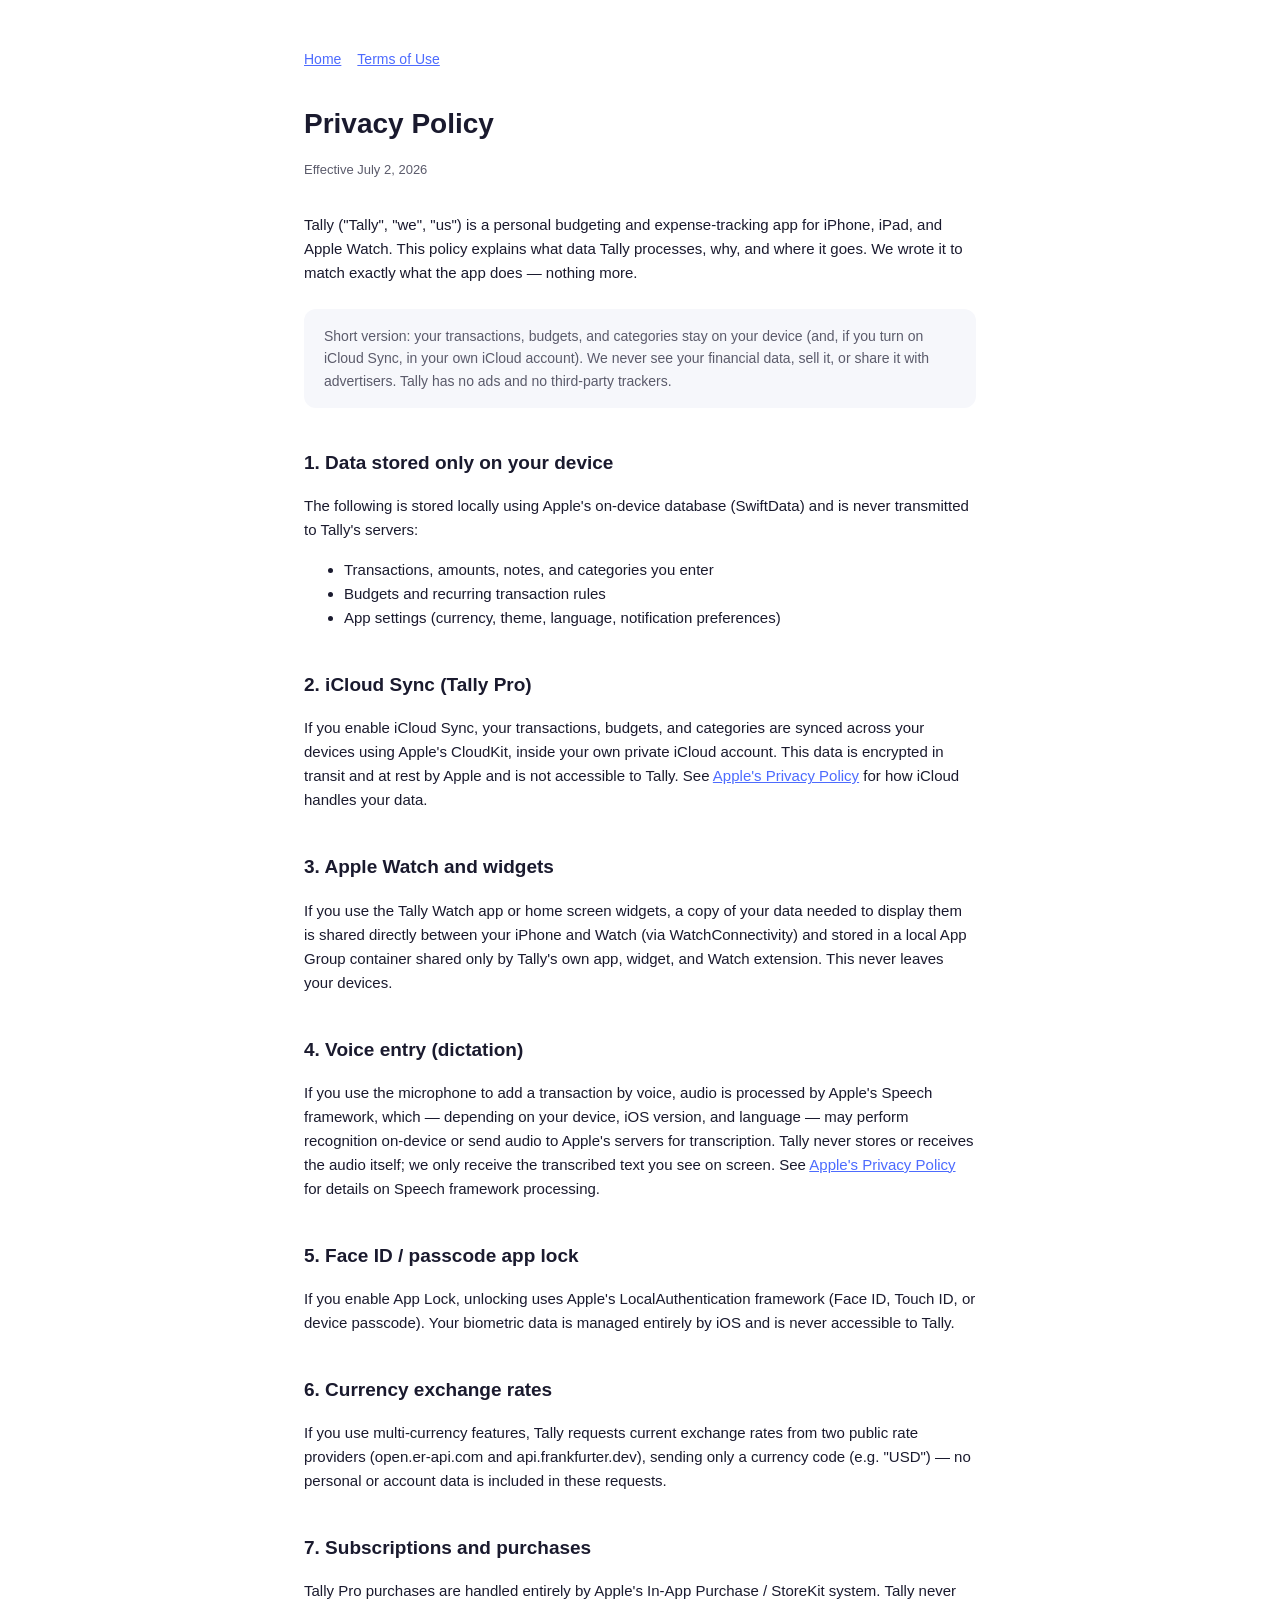
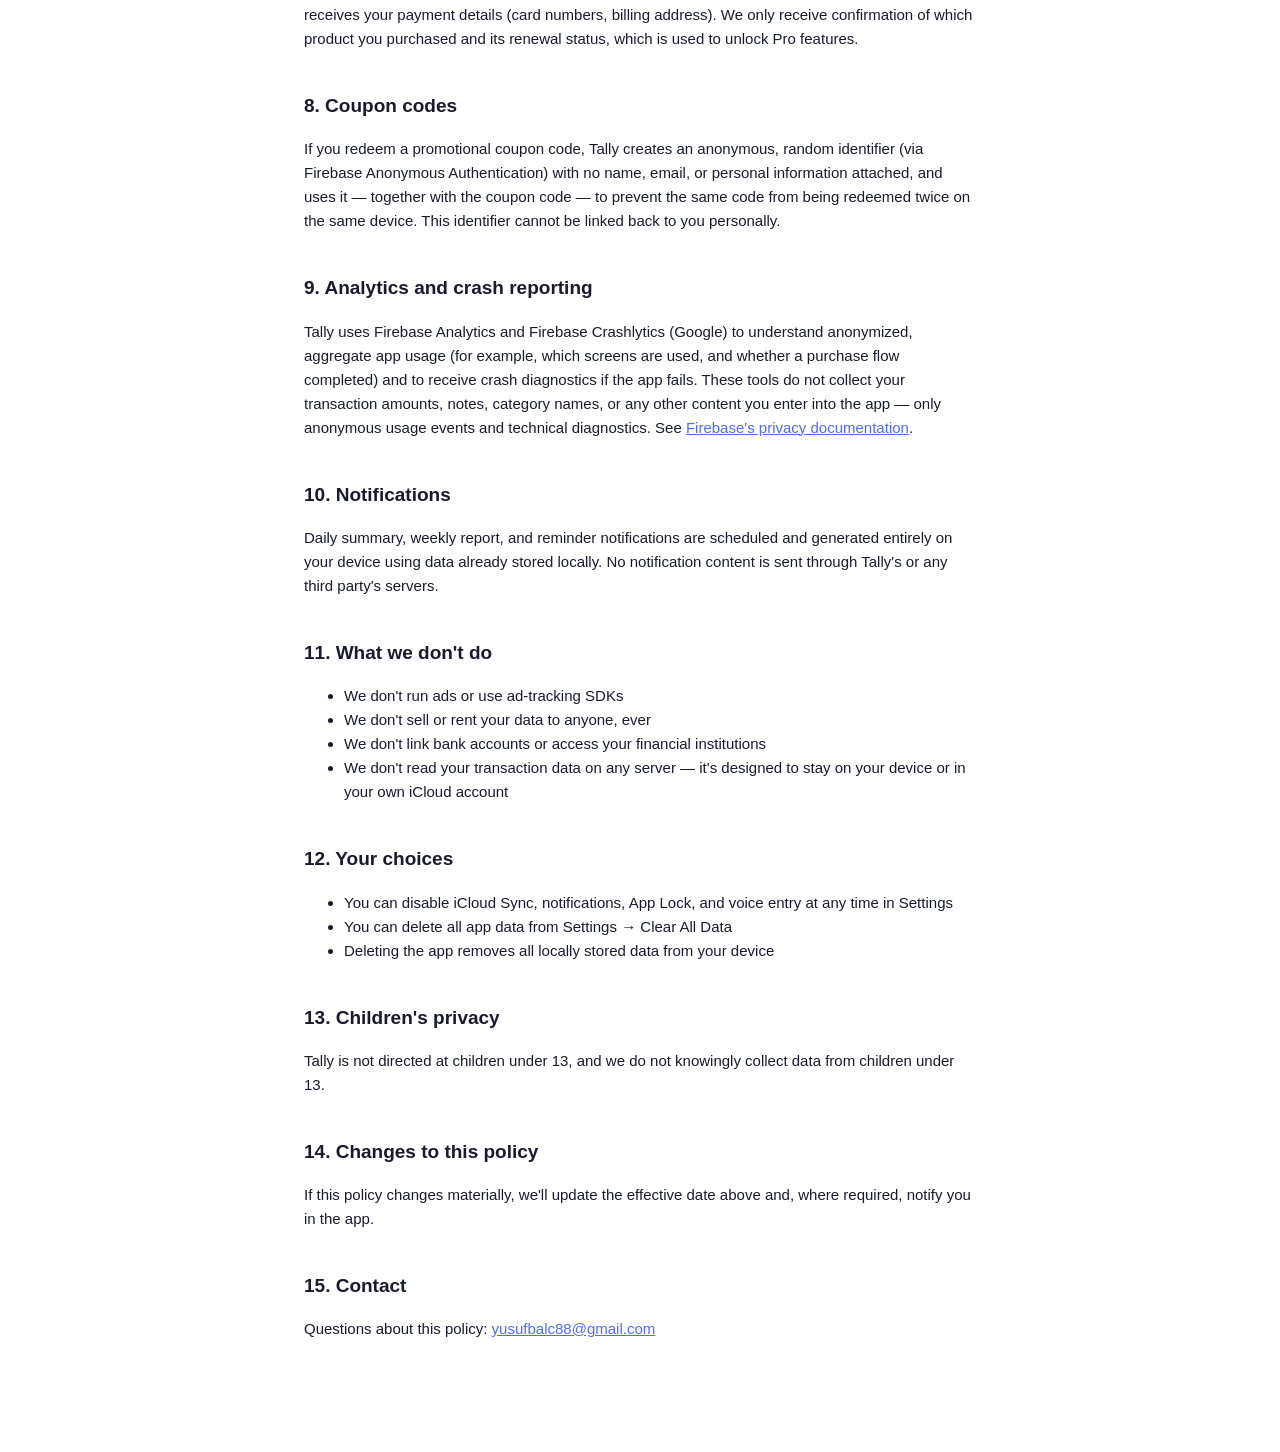
==== privacy.html @ 72309a29 "Add Tally privacy policy and terms of use" ====
<!DOCTYPE html>
<html lang="en">
<head>
<meta charset="UTF-8">
<meta name="viewport" content="width=device-width, initial-scale=1.0">
<title>Privacy Policy — Tally</title>
<link rel="stylesheet" href="style.css">
</head>
<body>
<div class="wrap">
  <nav><a href="index.html">Home</a><a href="terms.html">Terms of Use</a></nav>
  <h1>Privacy Policy</h1>
  <p class="meta">Effective July 2, 2026</p>

  <p>Tally ("Tally", "we", "us") is a personal budgeting and expense-tracking app for iPhone, iPad, and Apple Watch. This policy explains what data Tally processes, why, and where it goes. We wrote it to match exactly what the app does — nothing more.</p>

  <div class="card">Short version: your transactions, budgets, and categories stay on your device (and, if you turn on iCloud Sync, in your own iCloud account). We never see your financial data, sell it, or share it with advertisers. Tally has no ads and no third-party trackers.</div>

  <h2>1. Data stored only on your device</h2>
  <p>The following is stored locally using Apple's on-device database (SwiftData) and is never transmitted to Tally's servers:</p>
  <ul>
    <li>Transactions, amounts, notes, and categories you enter</li>
    <li>Budgets and recurring transaction rules</li>
    <li>App settings (currency, theme, language, notification preferences)</li>
  </ul>

  <h2>2. iCloud Sync (Tally Pro)</h2>
  <p>If you enable iCloud Sync, your transactions, budgets, and categories are synced across your devices using Apple's CloudKit, inside your own private iCloud account. This data is encrypted in transit and at rest by Apple and is not accessible to Tally. See <a href="https://www.apple.com/legal/privacy/">Apple's Privacy Policy</a> for how iCloud handles your data.</p>

  <h2>3. Apple Watch and widgets</h2>
  <p>If you use the Tally Watch app or home screen widgets, a copy of your data needed to display them is shared directly between your iPhone and Watch (via WatchConnectivity) and stored in a local App Group container shared only by Tally's own app, widget, and Watch extension. This never leaves your devices.</p>

  <h2>4. Voice entry (dictation)</h2>
  <p>If you use the microphone to add a transaction by voice, audio is processed by Apple's Speech framework, which — depending on your device, iOS version, and language — may perform recognition on-device or send audio to Apple's servers for transcription. Tally never stores or receives the audio itself; we only receive the transcribed text you see on screen. See <a href="https://www.apple.com/legal/privacy/">Apple's Privacy Policy</a> for details on Speech framework processing.</p>

  <h2>5. Face ID / passcode app lock</h2>
  <p>If you enable App Lock, unlocking uses Apple's LocalAuthentication framework (Face ID, Touch ID, or device passcode). Your biometric data is managed entirely by iOS and is never accessible to Tally.</p>

  <h2>6. Currency exchange rates</h2>
  <p>If you use multi-currency features, Tally requests current exchange rates from two public rate providers (open.er-api.com and api.frankfurter.dev), sending only a currency code (e.g. "USD") — no personal or account data is included in these requests.</p>

  <h2>7. Subscriptions and purchases</h2>
  <p>Tally Pro purchases are handled entirely by Apple's In-App Purchase / StoreKit system. Tally never receives your payment details (card numbers, billing address). We only receive confirmation of which product you purchased and its renewal status, which is used to unlock Pro features.</p>

  <h2>8. Coupon codes</h2>
  <p>If you redeem a promotional coupon code, Tally creates an anonymous, random identifier (via Firebase Anonymous Authentication) with no name, email, or personal information attached, and uses it — together with the coupon code — to prevent the same code from being redeemed twice on the same device. This identifier cannot be linked back to you personally.</p>

  <h2>9. Analytics and crash reporting</h2>
  <p>Tally uses Firebase Analytics and Firebase Crashlytics (Google) to understand anonymized, aggregate app usage (for example, which screens are used, and whether a purchase flow completed) and to receive crash diagnostics if the app fails. These tools do not collect your transaction amounts, notes, category names, or any other content you enter into the app — only anonymous usage events and technical diagnostics. See <a href="https://firebase.google.com/support/privacy">Firebase's privacy documentation</a>.</p>

  <h2>10. Notifications</h2>
  <p>Daily summary, weekly report, and reminder notifications are scheduled and generated entirely on your device using data already stored locally. No notification content is sent through Tally's or any third party's servers.</p>

  <h2>11. What we don't do</h2>
  <ul>
    <li>We don't run ads or use ad-tracking SDKs</li>
    <li>We don't sell or rent your data to anyone, ever</li>
    <li>We don't link bank accounts or access your financial institutions</li>
    <li>We don't read your transaction data on any server — it's designed to stay on your device or in your own iCloud account</li>
  </ul>

  <h2>12. Your choices</h2>
  <ul>
    <li>You can disable iCloud Sync, notifications, App Lock, and voice entry at any time in Settings</li>
    <li>You can delete all app data from Settings → Clear All Data</li>
    <li>Deleting the app removes all locally stored data from your device</li>
  </ul>

  <h2>13. Children's privacy</h2>
  <p>Tally is not directed at children under 13, and we do not knowingly collect data from children under 13.</p>

  <h2>14. Changes to this policy</h2>
  <p>If this policy changes materially, we'll update the effective date above and, where required, notify you in the app.</p>

  <h2>15. Contact</h2>
  <p>Questions about this policy: <a href="mailto:yusufbalc88@gmail.com">yusufbalc88@gmail.com</a></p>
</div>
</body>
</html>
---- style.css ----
:root {
  color-scheme: light dark;
  --bg: #ffffff;
  --fg: #1a1a2e;
  --muted: #5b5b6b;
  --accent: #4d6bfe;
  --card: #f6f7fb;
}
@media (prefers-color-scheme: dark) {
  :root {
    --bg: #0f1117;
    --fg: #f1f2f6;
    --muted: #a2a4b3;
    --card: #171923;
  }
}
* { box-sizing: border-box; }
body {
  margin: 0;
  font-family: -apple-system, BlinkMacSystemFont, "Segoe UI", Roboto, sans-serif;
  background: var(--bg);
  color: var(--fg);
  line-height: 1.6;
}
.wrap {
  max-width: 720px;
  margin: 0 auto;
  padding: 48px 24px 96px;
}
h1 { font-size: 28px; margin-bottom: 4px; }
h2 { font-size: 19px; margin-top: 40px; }
p, li { color: var(--fg); font-size: 15px; }
.meta { color: var(--muted); font-size: 13px; margin-bottom: 32px; }
.card {
  background: var(--card);
  border-radius: 12px;
  padding: 16px 20px;
  margin: 24px 0;
  font-size: 14px;
  color: var(--muted);
}
a { color: var(--accent); }
nav { margin-bottom: 32px; font-size: 14px; }
nav a { margin-right: 16px; }
table { width: 100%; border-collapse: collapse; margin: 16px 0; font-size: 14px; }
th, td { text-align: left; padding: 8px 10px; border-bottom: 1px solid rgba(128,128,128,0.2); }
th { color: var(--muted); font-weight: 600; }
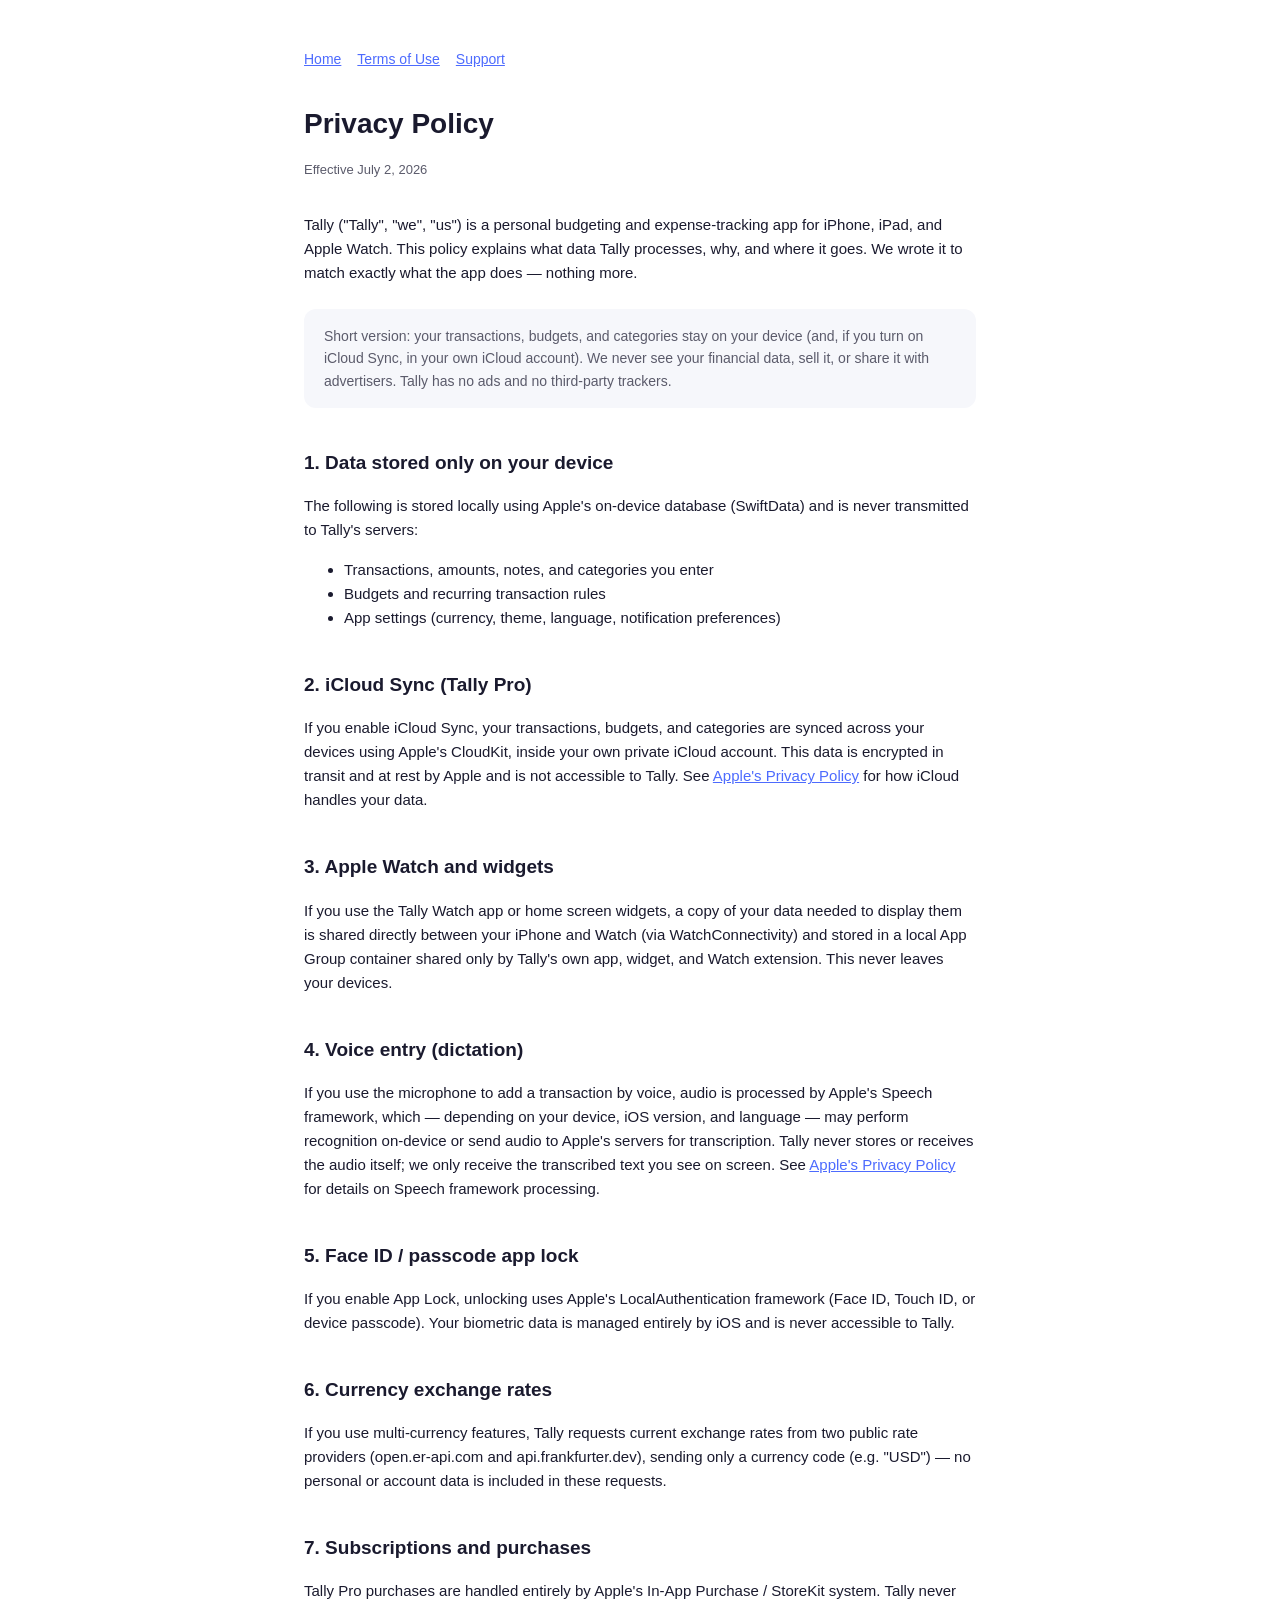
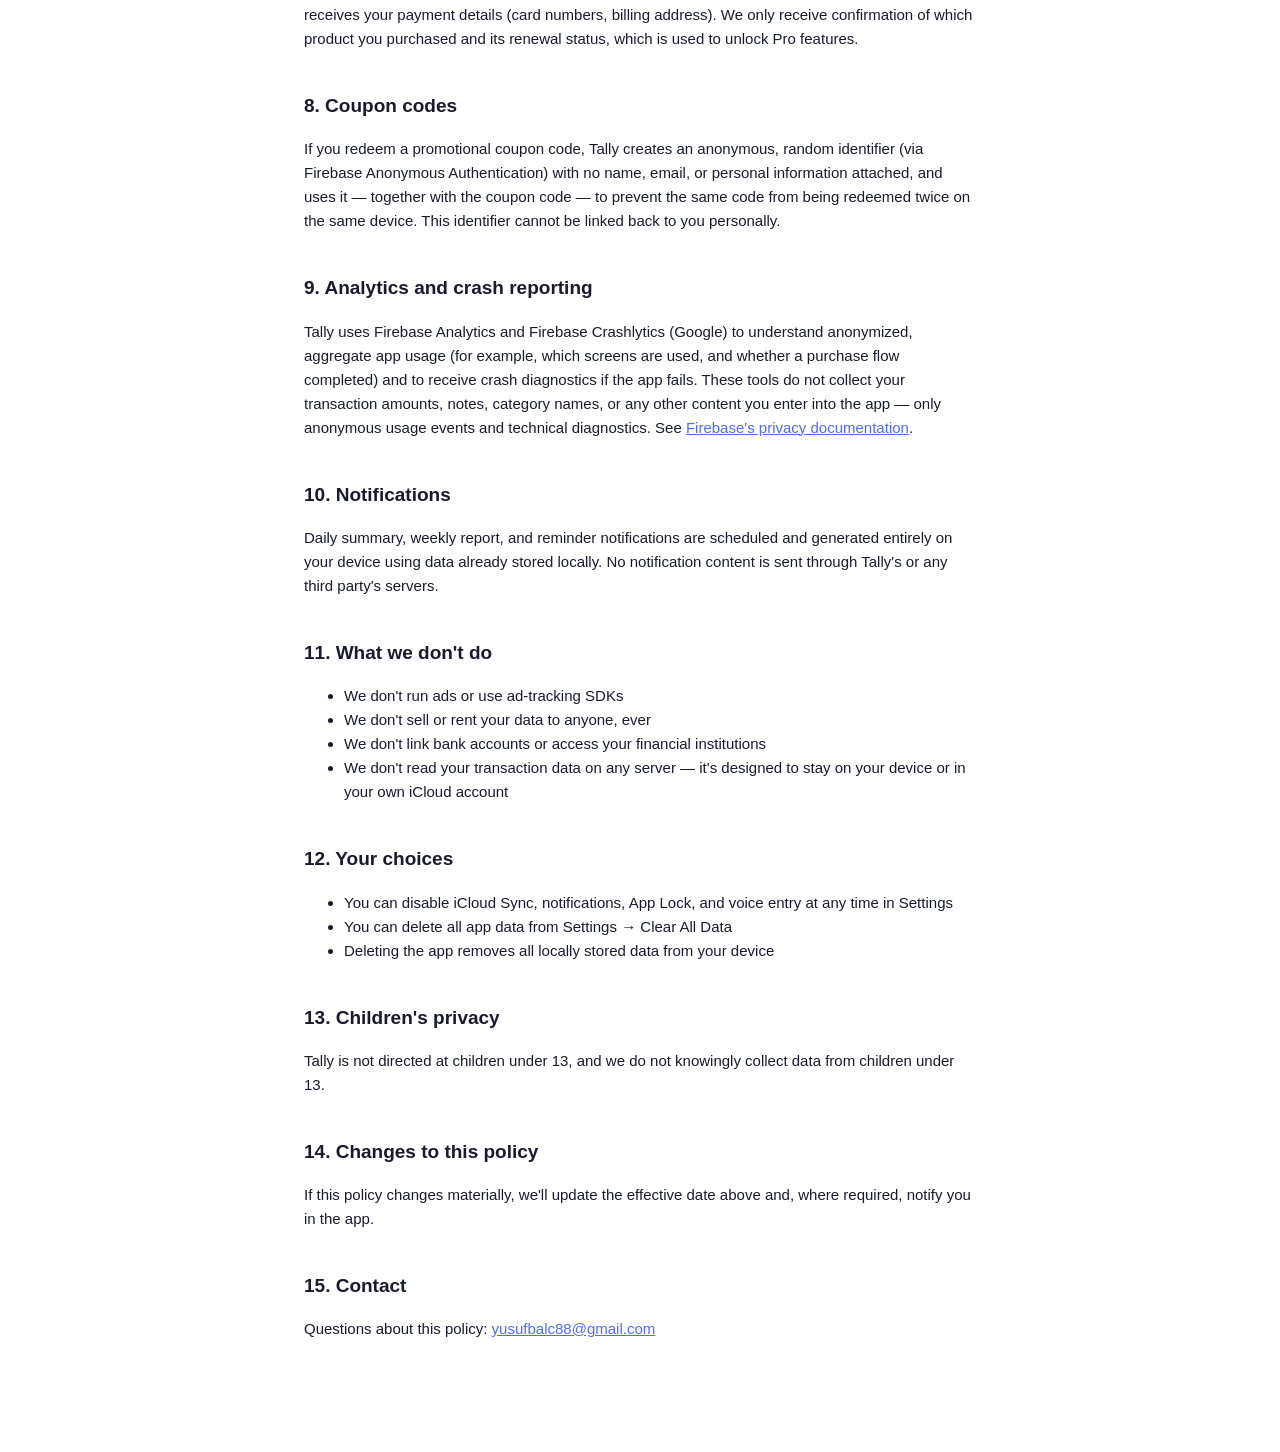
==== commit d2538219: "Add public support page" ====
--- a/privacy.html
+++ b/privacy.html
@@ -8,7 +8,7 @@
 </head>
 <body>
 <div class="wrap">
-  <nav><a href="index.html">Home</a><a href="terms.html">Terms of Use</a></nav>
+  <nav><a href="index.html">Home</a><a href="terms.html">Terms of Use</a><a href="support.html">Support</a></nav>
   <h1>Privacy Policy</h1>
   <p class="meta">Effective July 2, 2026</p>
 
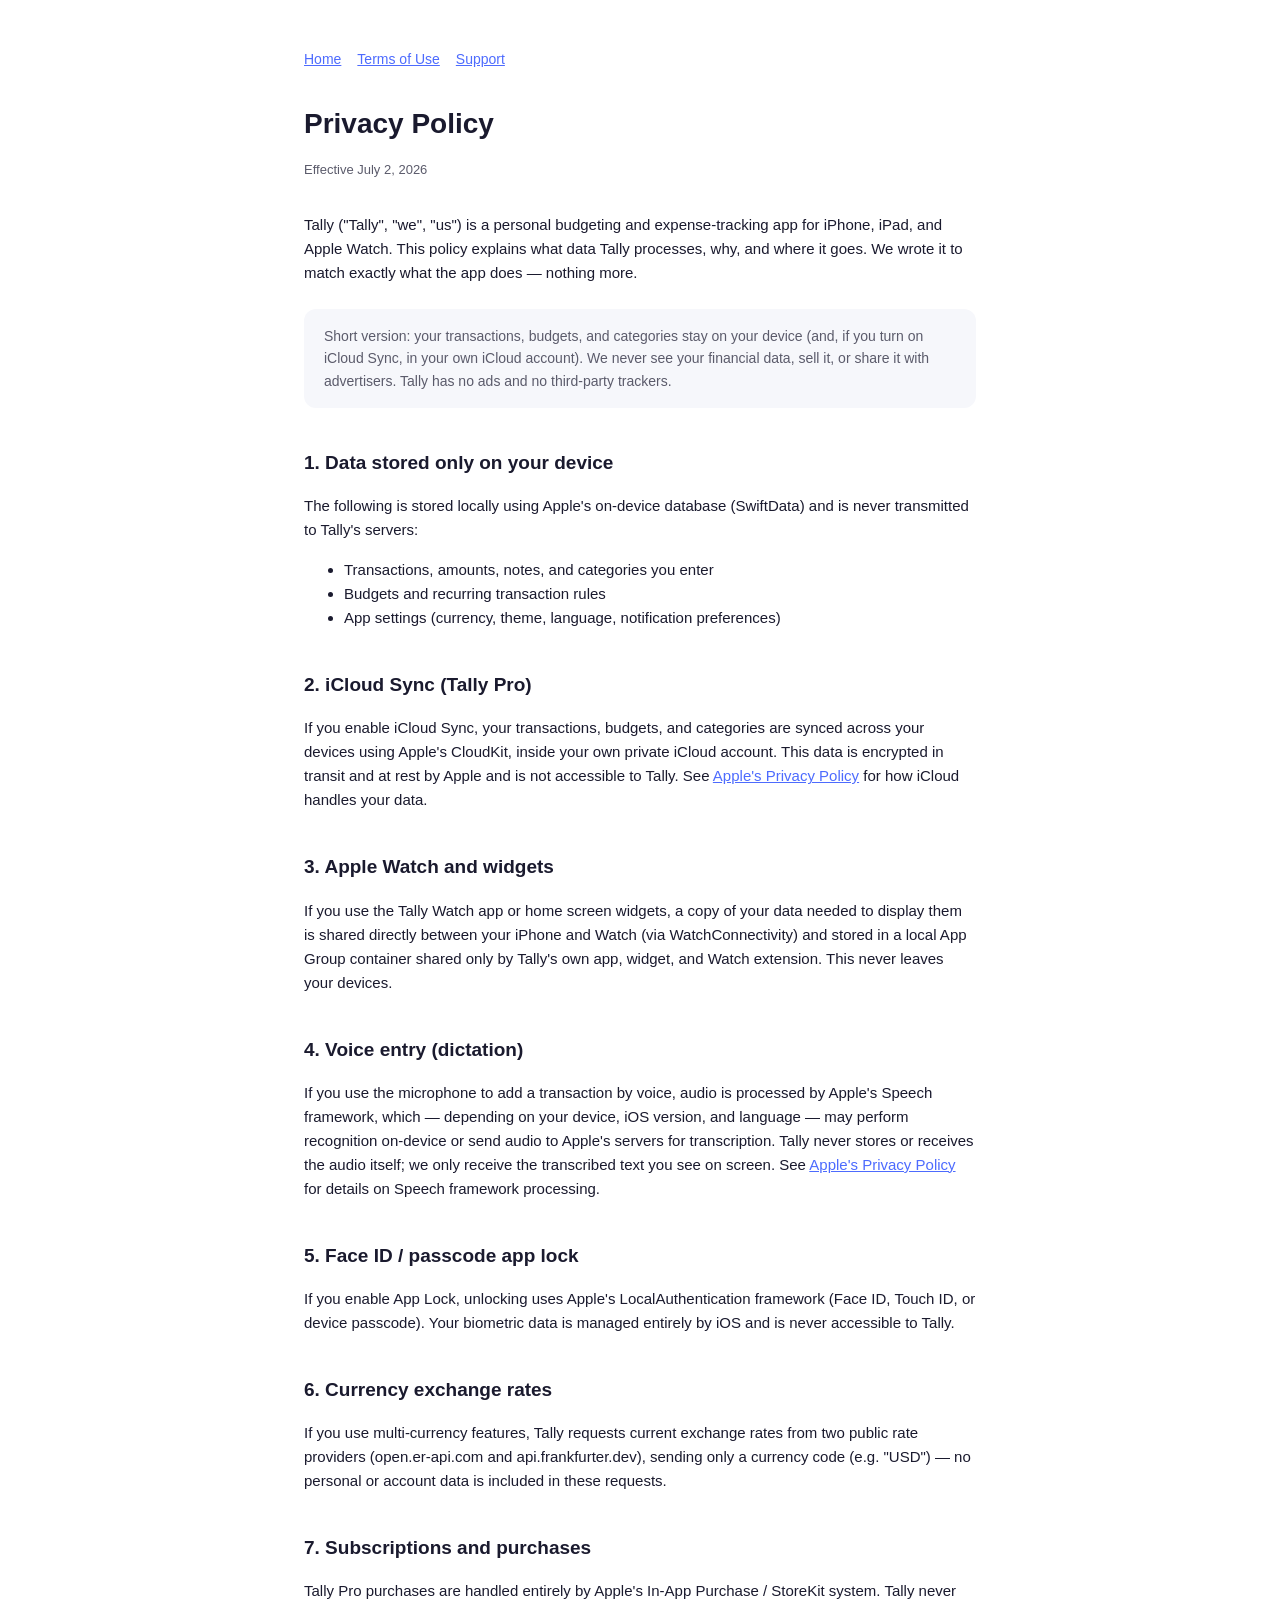
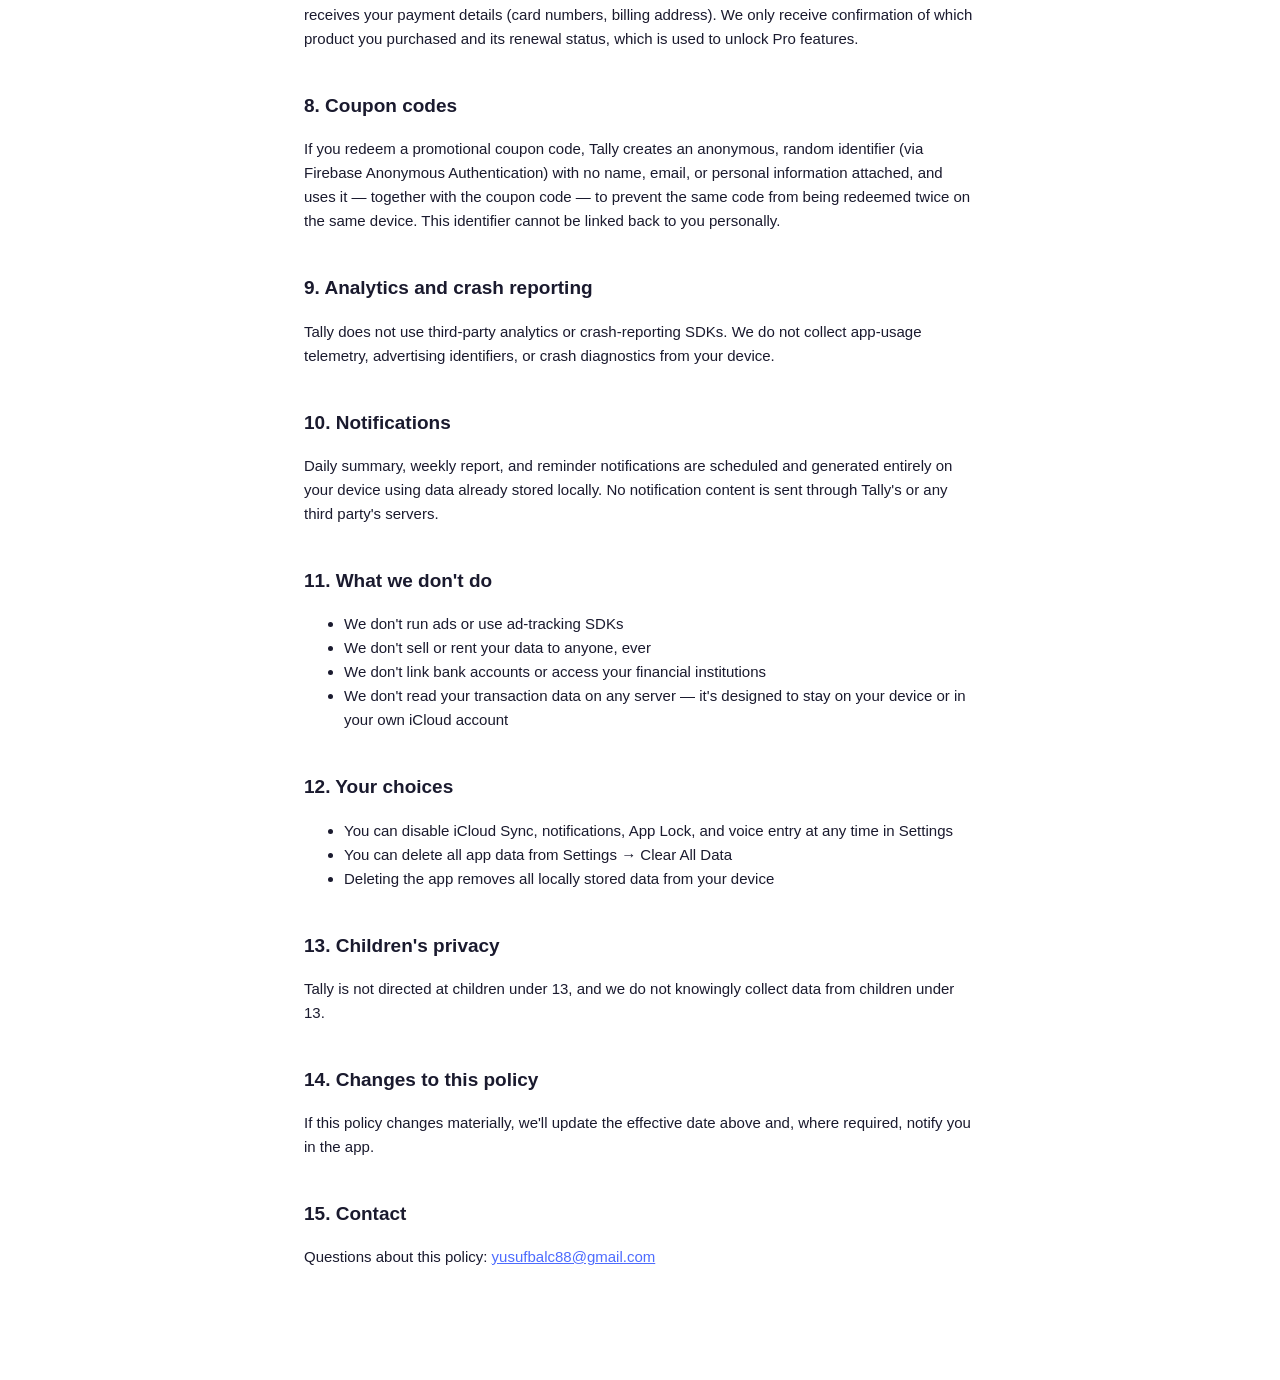
==== commit 6c277689: "Remove analytics and crash reporting claims" ====
--- a/privacy.html
+++ b/privacy.html
@@ -46,7 +46,7 @@
   <p>If you redeem a promotional coupon code, Tally creates an anonymous, random identifier (via Firebase Anonymous Authentication) with no name, email, or personal information attached, and uses it — together with the coupon code — to prevent the same code from being redeemed twice on the same device. This identifier cannot be linked back to you personally.</p>
 
   <h2>9. Analytics and crash reporting</h2>
-  <p>Tally uses Firebase Analytics and Firebase Crashlytics (Google) to understand anonymized, aggregate app usage (for example, which screens are used, and whether a purchase flow completed) and to receive crash diagnostics if the app fails. These tools do not collect your transaction amounts, notes, category names, or any other content you enter into the app — only anonymous usage events and technical diagnostics. See <a href="https://firebase.google.com/support/privacy">Firebase's privacy documentation</a>.</p>
+  <p>Tally does not use third-party analytics or crash-reporting SDKs. We do not collect app-usage telemetry, advertising identifiers, or crash diagnostics from your device.</p>
 
   <h2>10. Notifications</h2>
   <p>Daily summary, weekly report, and reminder notifications are scheduled and generated entirely on your device using data already stored locally. No notification content is sent through Tally's or any third party's servers.</p>
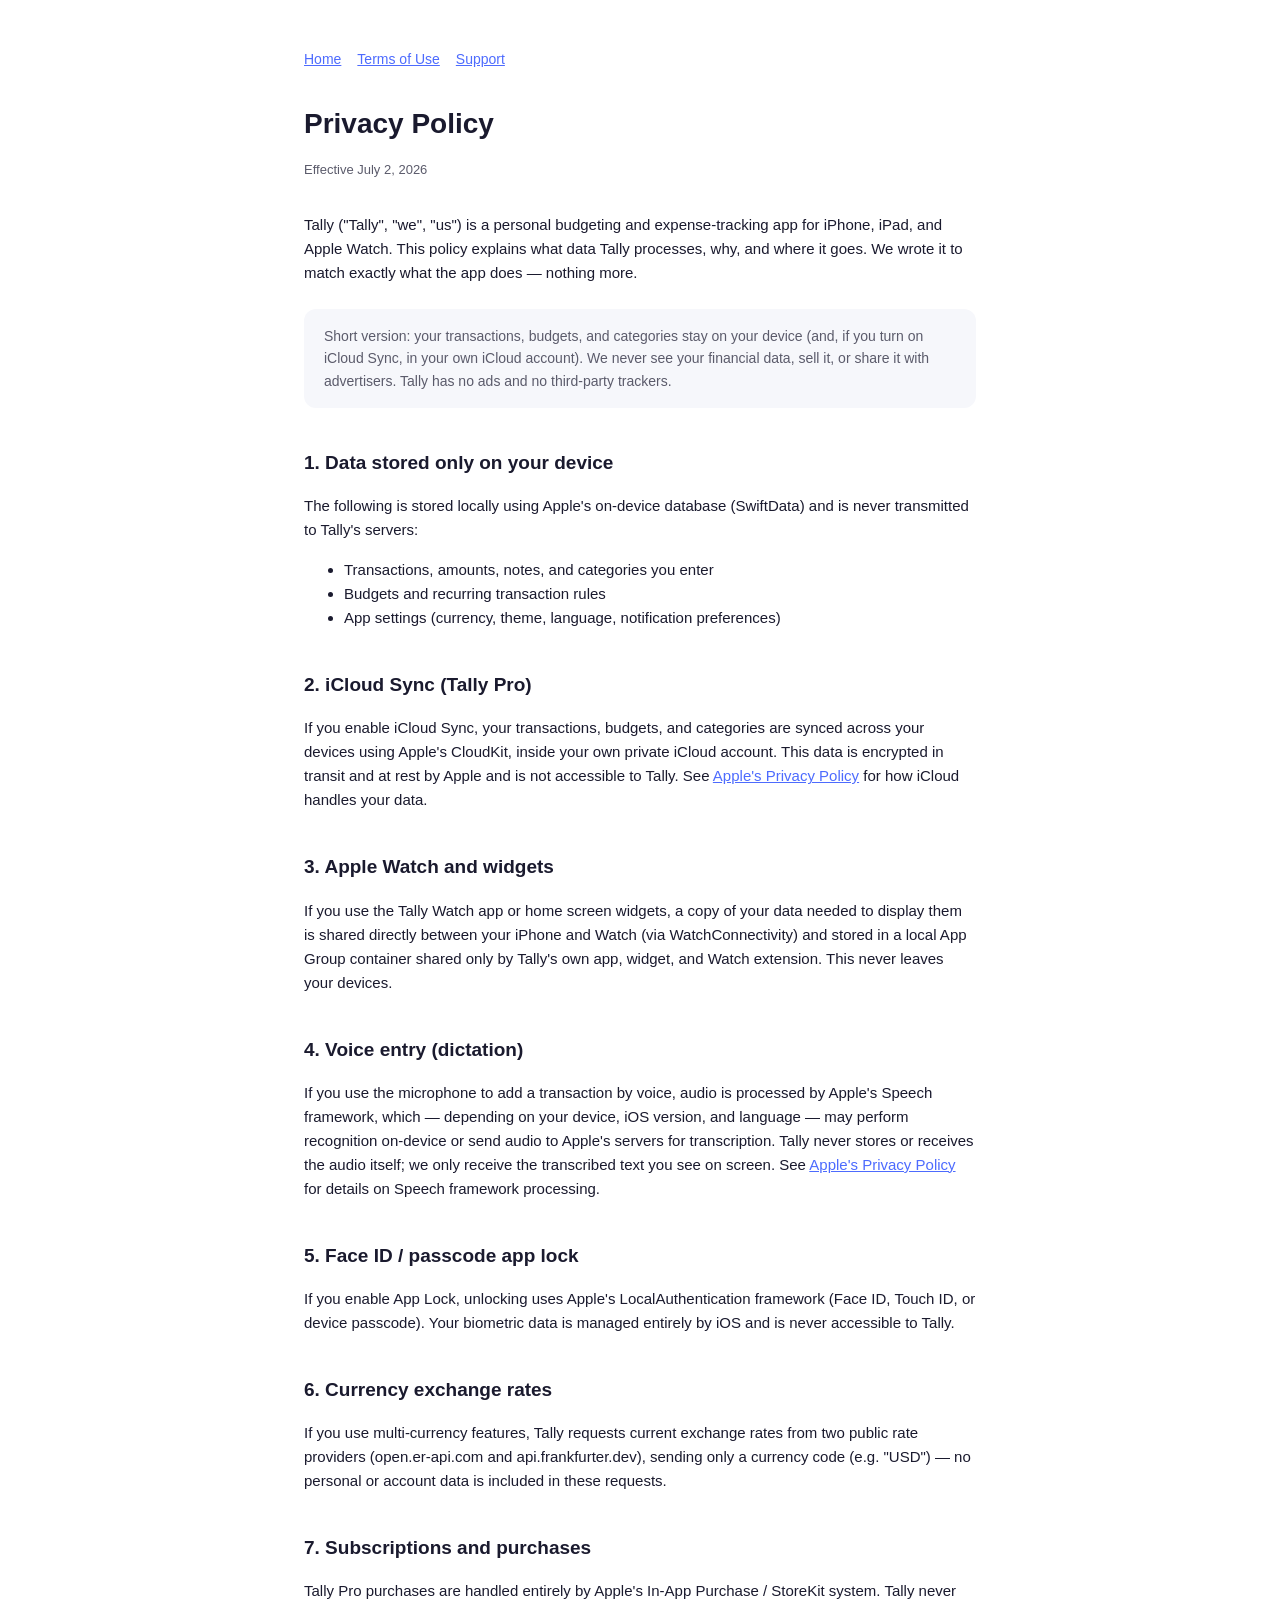
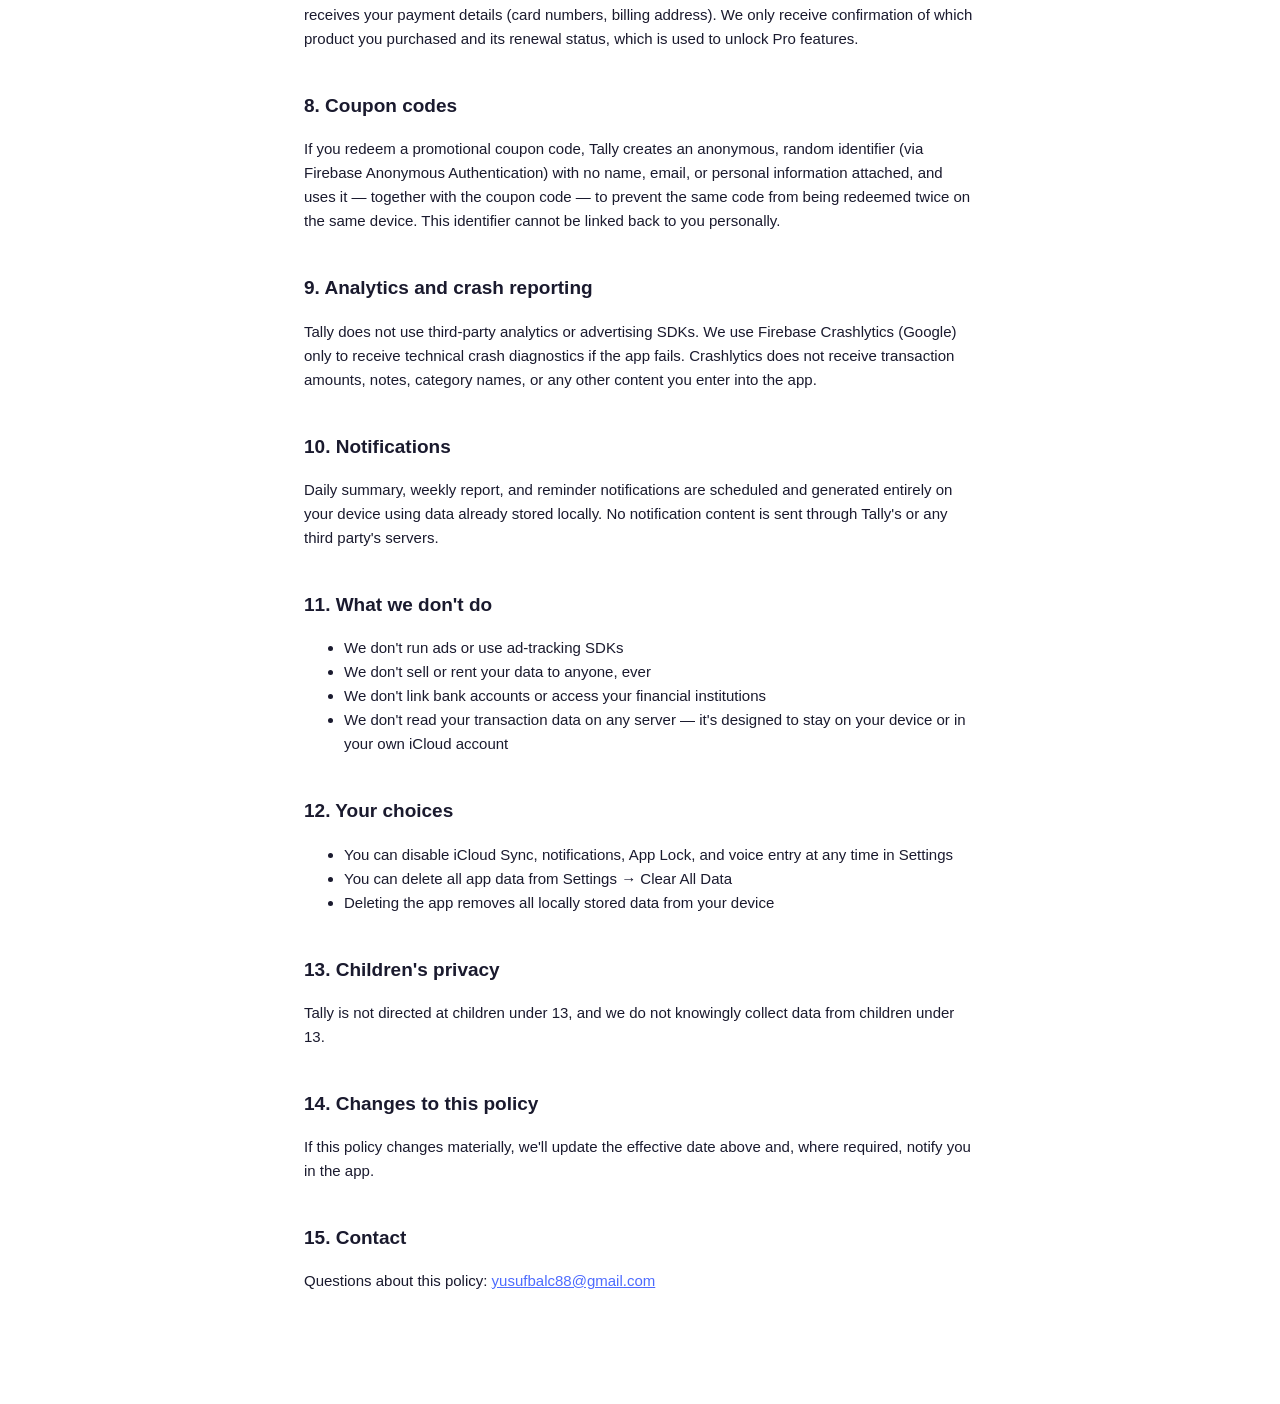
==== commit 30b84ea9: "Document Crashlytics without analytics" ====
--- a/privacy.html
+++ b/privacy.html
@@ -46,7 +46,7 @@
   <p>If you redeem a promotional coupon code, Tally creates an anonymous, random identifier (via Firebase Anonymous Authentication) with no name, email, or personal information attached, and uses it — together with the coupon code — to prevent the same code from being redeemed twice on the same device. This identifier cannot be linked back to you personally.</p>
 
   <h2>9. Analytics and crash reporting</h2>
-  <p>Tally does not use third-party analytics or crash-reporting SDKs. We do not collect app-usage telemetry, advertising identifiers, or crash diagnostics from your device.</p>
+  <p>Tally does not use third-party analytics or advertising SDKs. We use Firebase Crashlytics (Google) only to receive technical crash diagnostics if the app fails. Crashlytics does not receive transaction amounts, notes, category names, or any other content you enter into the app.</p>
 
   <h2>10. Notifications</h2>
   <p>Daily summary, weekly report, and reminder notifications are scheduled and generated entirely on your device using data already stored locally. No notification content is sent through Tally's or any third party's servers.</p>
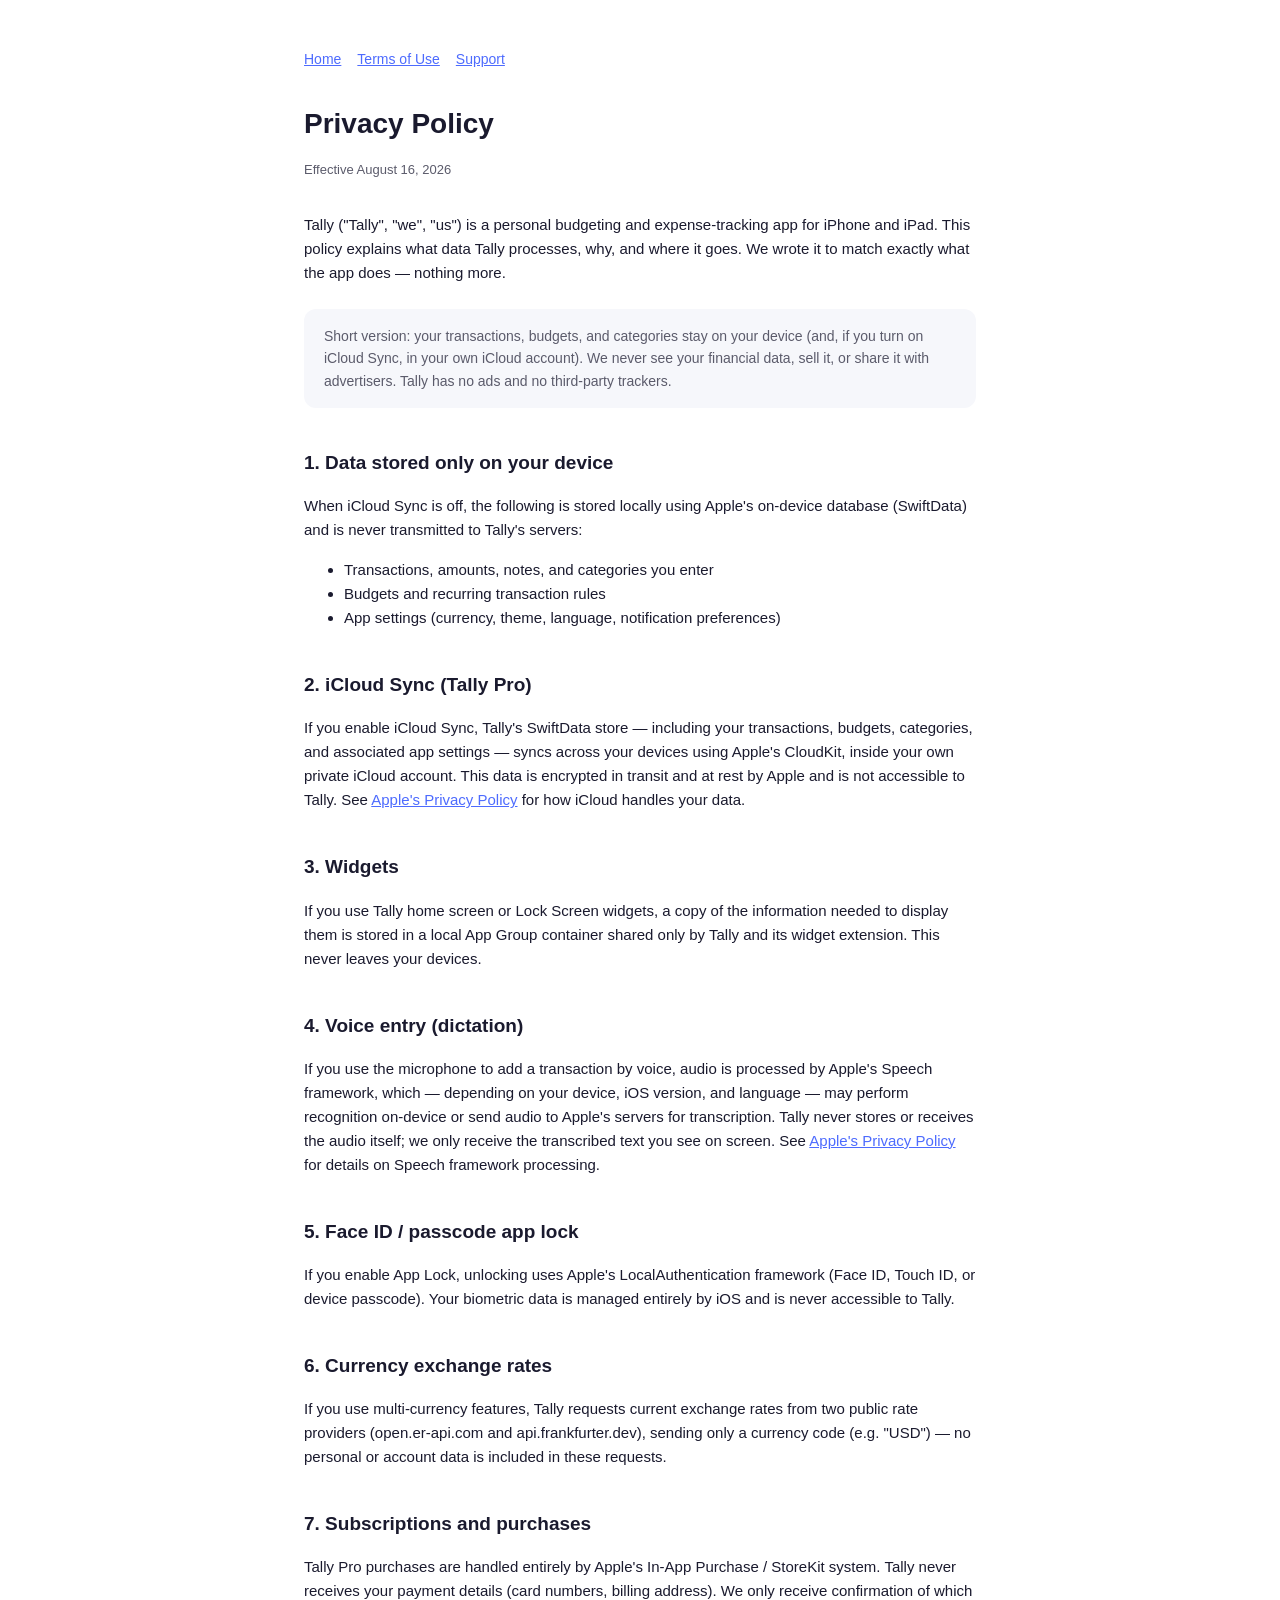
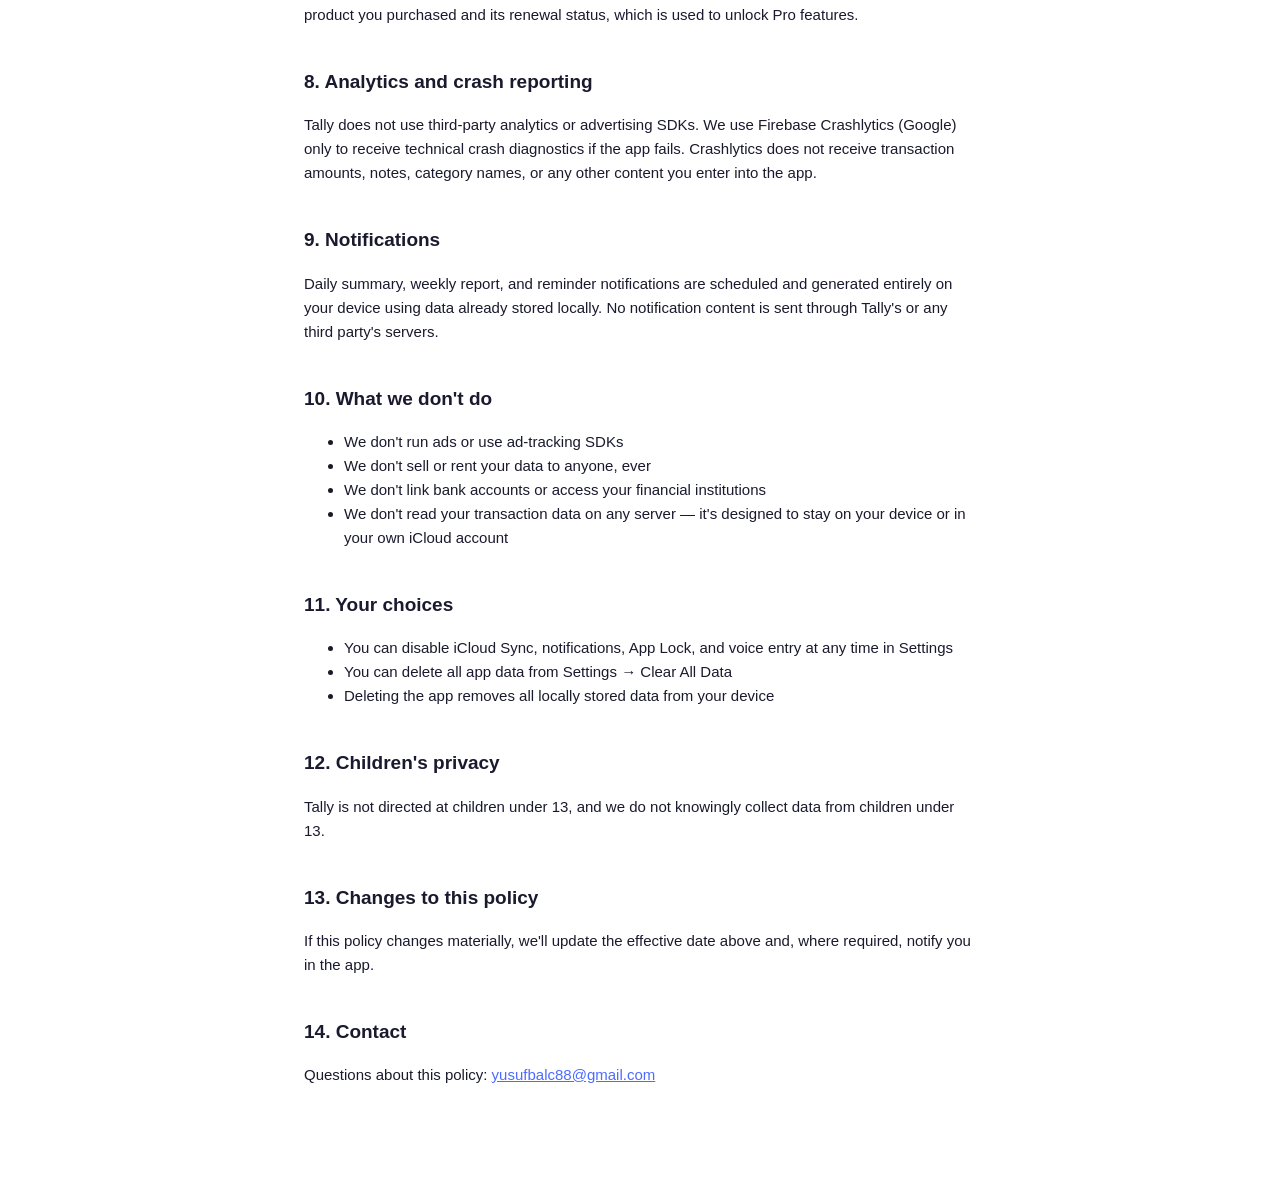
==== commit 1b71ce47: "Align legal pages with CloudKit and iOS app scope" ====
--- a/privacy.html
+++ b/privacy.html
@@ -10,14 +10,14 @@
 <div class="wrap">
   <nav><a href="index.html">Home</a><a href="terms.html">Terms of Use</a><a href="support.html">Support</a></nav>
   <h1>Privacy Policy</h1>
-  <p class="meta">Effective July 2, 2026</p>
+  <p class="meta">Effective August 16, 2026</p>
 
-  <p>Tally ("Tally", "we", "us") is a personal budgeting and expense-tracking app for iPhone, iPad, and Apple Watch. This policy explains what data Tally processes, why, and where it goes. We wrote it to match exactly what the app does — nothing more.</p>
+  <p>Tally ("Tally", "we", "us") is a personal budgeting and expense-tracking app for iPhone and iPad. This policy explains what data Tally processes, why, and where it goes. We wrote it to match exactly what the app does — nothing more.</p>
 
   <div class="card">Short version: your transactions, budgets, and categories stay on your device (and, if you turn on iCloud Sync, in your own iCloud account). We never see your financial data, sell it, or share it with advertisers. Tally has no ads and no third-party trackers.</div>
 
   <h2>1. Data stored only on your device</h2>
-  <p>The following is stored locally using Apple's on-device database (SwiftData) and is never transmitted to Tally's servers:</p>
+  <p>When iCloud Sync is off, the following is stored locally using Apple's on-device database (SwiftData) and is never transmitted to Tally's servers:</p>
   <ul>
     <li>Transactions, amounts, notes, and categories you enter</li>
     <li>Budgets and recurring transaction rules</li>
@@ -25,10 +25,10 @@
   </ul>
 
   <h2>2. iCloud Sync (Tally Pro)</h2>
-  <p>If you enable iCloud Sync, your transactions, budgets, and categories are synced across your devices using Apple's CloudKit, inside your own private iCloud account. This data is encrypted in transit and at rest by Apple and is not accessible to Tally. See <a href="https://www.apple.com/legal/privacy/">Apple's Privacy Policy</a> for how iCloud handles your data.</p>
+  <p>If you enable iCloud Sync, Tally's SwiftData store — including your transactions, budgets, categories, and associated app settings — syncs across your devices using Apple's CloudKit, inside your own private iCloud account. This data is encrypted in transit and at rest by Apple and is not accessible to Tally. See <a href="https://www.apple.com/legal/privacy/">Apple's Privacy Policy</a> for how iCloud handles your data.</p>
 
-  <h2>3. Apple Watch and widgets</h2>
-  <p>If you use the Tally Watch app or home screen widgets, a copy of your data needed to display them is shared directly between your iPhone and Watch (via WatchConnectivity) and stored in a local App Group container shared only by Tally's own app, widget, and Watch extension. This never leaves your devices.</p>
+  <h2>3. Widgets</h2>
+  <p>If you use Tally home screen or Lock Screen widgets, a copy of the information needed to display them is stored in a local App Group container shared only by Tally and its widget extension. This never leaves your devices.</p>
 
   <h2>4. Voice entry (dictation)</h2>
   <p>If you use the microphone to add a transaction by voice, audio is processed by Apple's Speech framework, which — depending on your device, iOS version, and language — may perform recognition on-device or send audio to Apple's servers for transcription. Tally never stores or receives the audio itself; we only receive the transcribed text you see on screen. See <a href="https://www.apple.com/legal/privacy/">Apple's Privacy Policy</a> for details on Speech framework processing.</p>
@@ -42,16 +42,13 @@
   <h2>7. Subscriptions and purchases</h2>
   <p>Tally Pro purchases are handled entirely by Apple's In-App Purchase / StoreKit system. Tally never receives your payment details (card numbers, billing address). We only receive confirmation of which product you purchased and its renewal status, which is used to unlock Pro features.</p>
 
-  <h2>8. Coupon codes</h2>
-  <p>If you redeem a promotional coupon code, Tally creates an anonymous, random identifier (via Firebase Anonymous Authentication) with no name, email, or personal information attached, and uses it — together with the coupon code — to prevent the same code from being redeemed twice on the same device. This identifier cannot be linked back to you personally.</p>
-
-  <h2>9. Analytics and crash reporting</h2>
+  <h2>8. Analytics and crash reporting</h2>
   <p>Tally does not use third-party analytics or advertising SDKs. We use Firebase Crashlytics (Google) only to receive technical crash diagnostics if the app fails. Crashlytics does not receive transaction amounts, notes, category names, or any other content you enter into the app.</p>
 
-  <h2>10. Notifications</h2>
+  <h2>9. Notifications</h2>
   <p>Daily summary, weekly report, and reminder notifications are scheduled and generated entirely on your device using data already stored locally. No notification content is sent through Tally's or any third party's servers.</p>
 
-  <h2>11. What we don't do</h2>
+  <h2>10. What we don't do</h2>
   <ul>
     <li>We don't run ads or use ad-tracking SDKs</li>
     <li>We don't sell or rent your data to anyone, ever</li>
@@ -59,20 +56,20 @@
     <li>We don't read your transaction data on any server — it's designed to stay on your device or in your own iCloud account</li>
   </ul>
 
-  <h2>12. Your choices</h2>
+  <h2>11. Your choices</h2>
   <ul>
     <li>You can disable iCloud Sync, notifications, App Lock, and voice entry at any time in Settings</li>
     <li>You can delete all app data from Settings → Clear All Data</li>
     <li>Deleting the app removes all locally stored data from your device</li>
   </ul>
 
-  <h2>13. Children's privacy</h2>
+  <h2>12. Children's privacy</h2>
   <p>Tally is not directed at children under 13, and we do not knowingly collect data from children under 13.</p>
 
-  <h2>14. Changes to this policy</h2>
+  <h2>13. Changes to this policy</h2>
   <p>If this policy changes materially, we'll update the effective date above and, where required, notify you in the app.</p>
 
-  <h2>15. Contact</h2>
+  <h2>14. Contact</h2>
   <p>Questions about this policy: <a href="mailto:yusufbalc88@gmail.com">yusufbalc88@gmail.com</a></p>
 </div>
 </body>
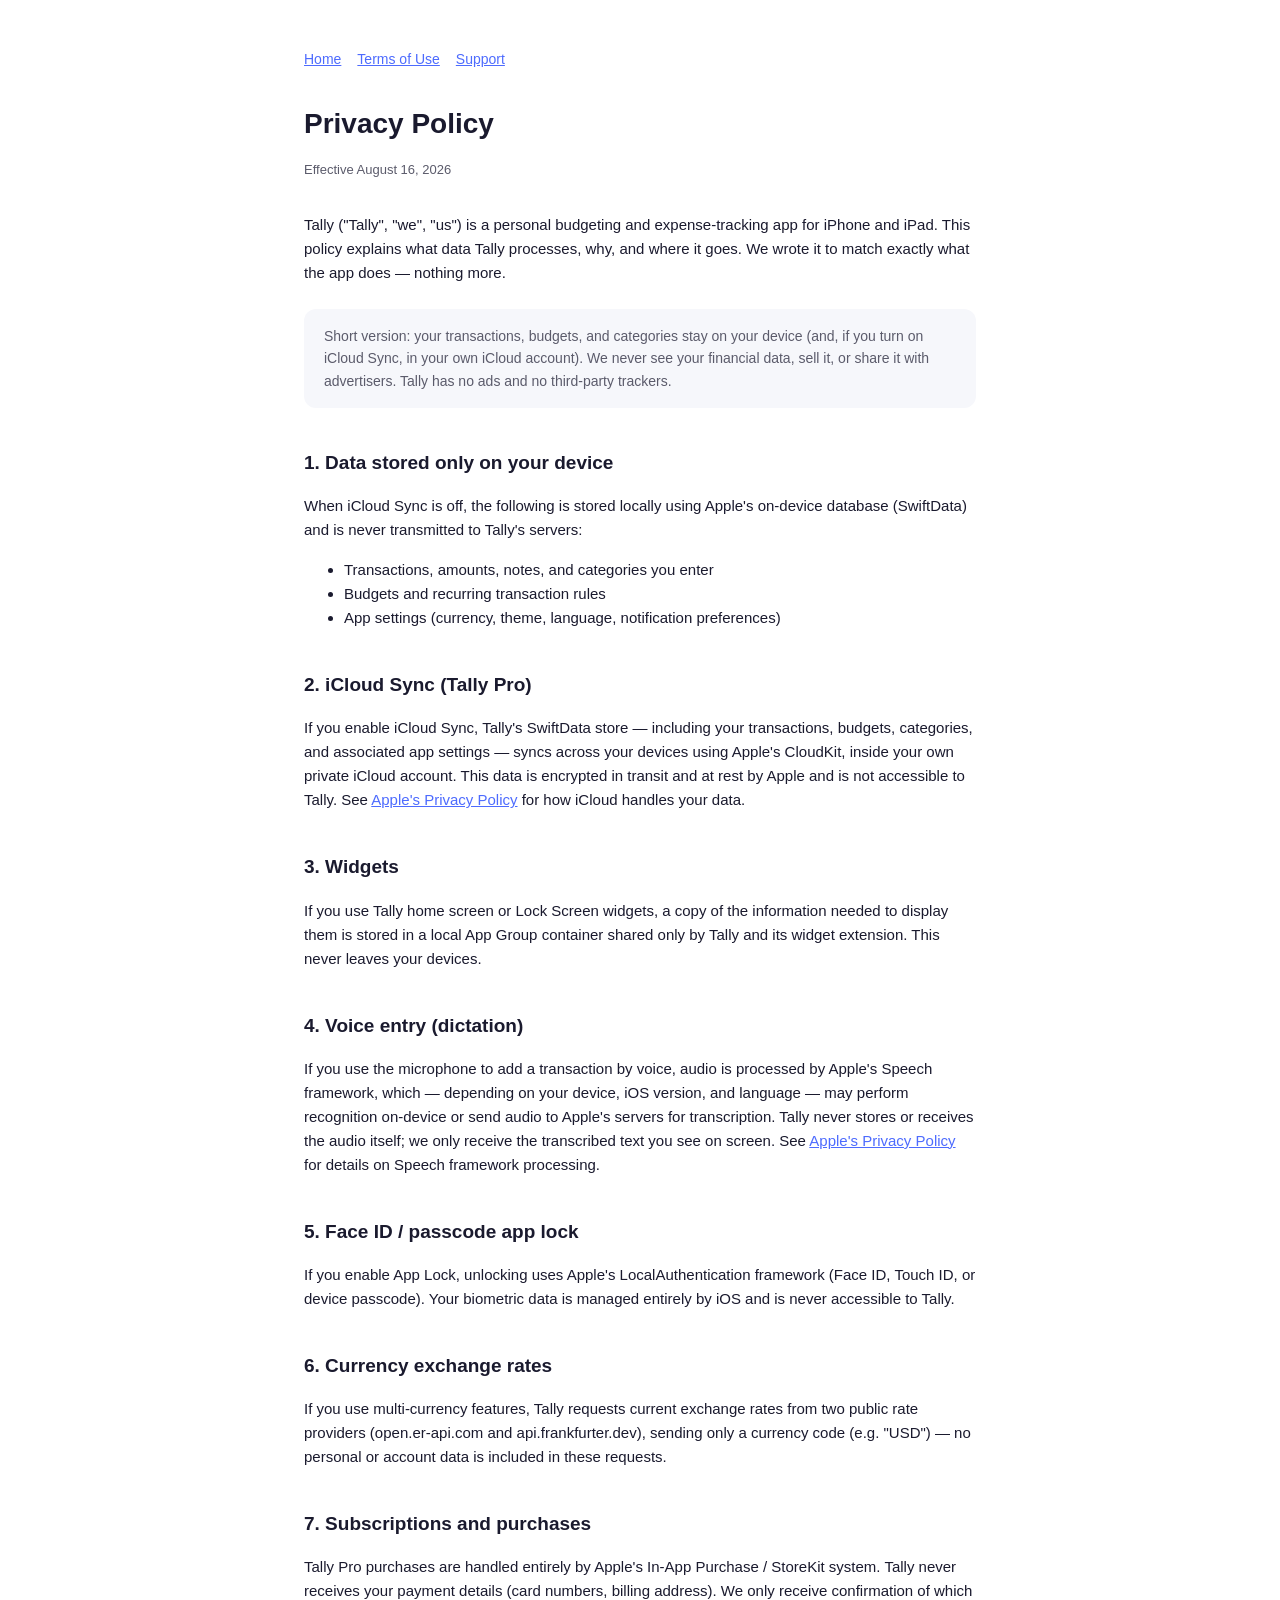
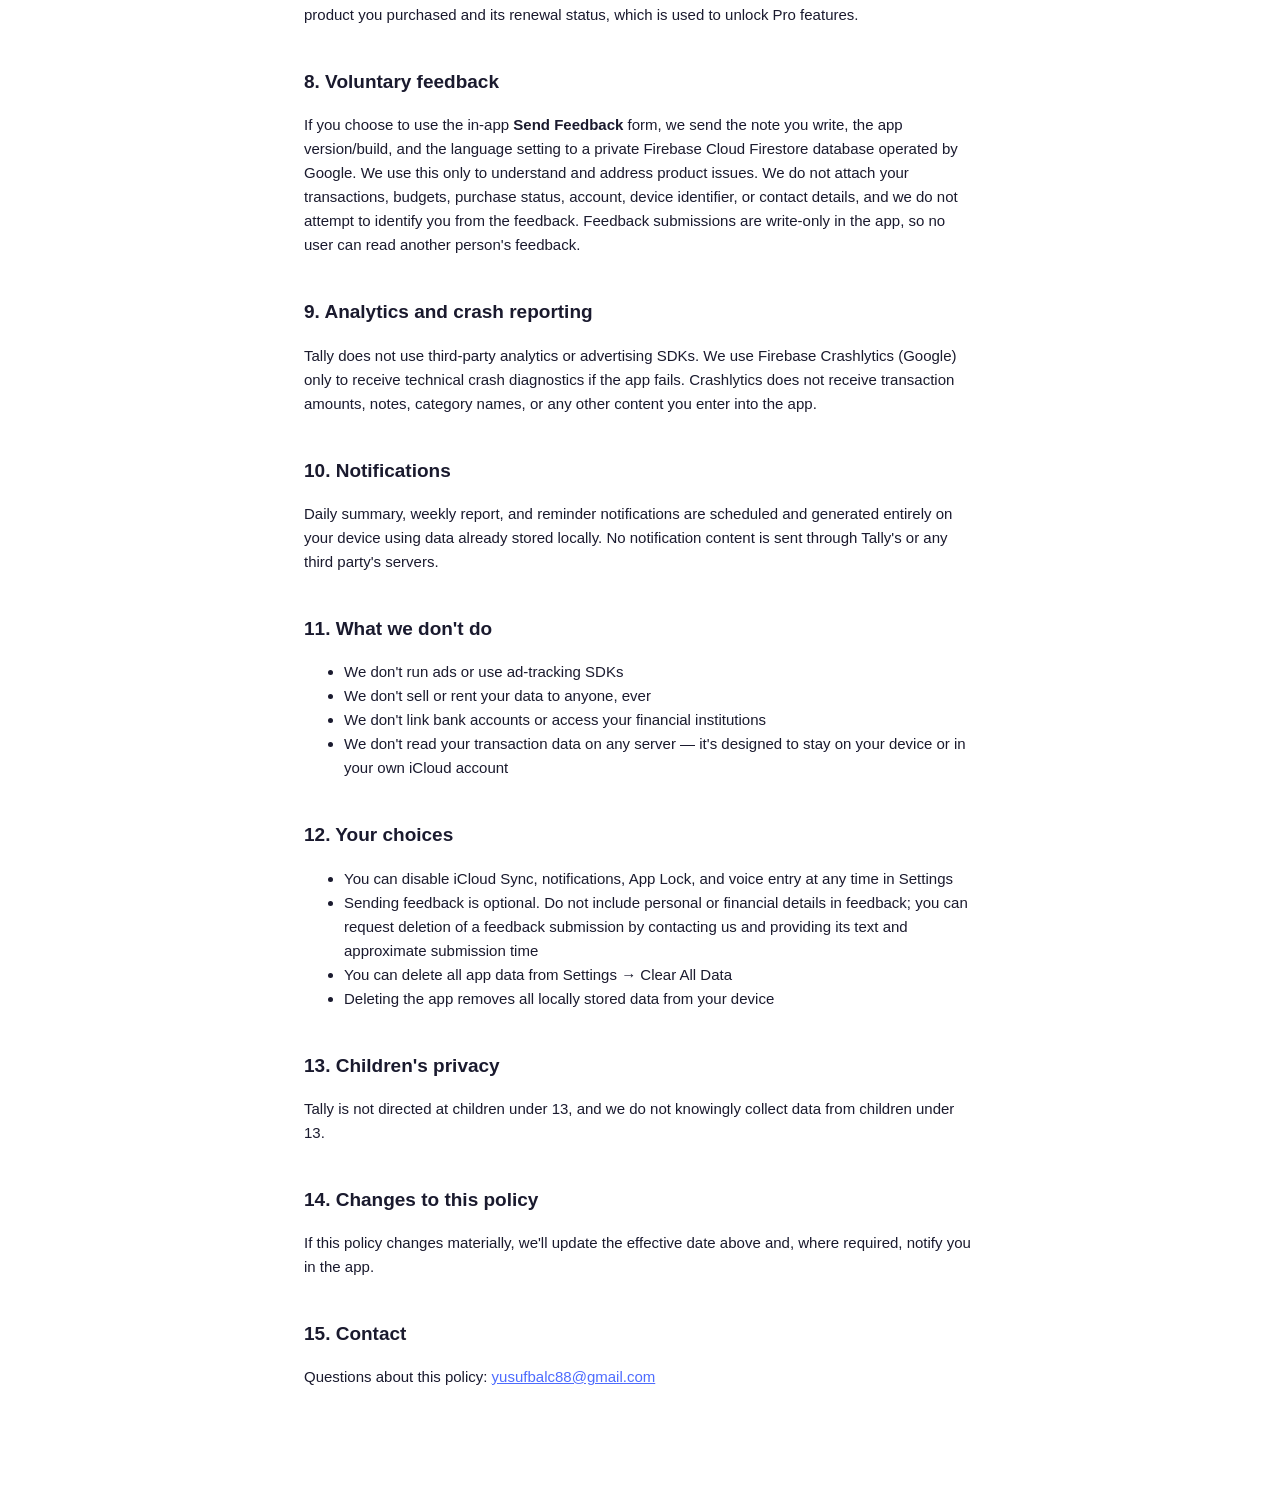
==== commit cee1f162: "Disclose voluntary Firebase feedback" ====
--- a/privacy.html
+++ b/privacy.html
@@ -42,13 +42,16 @@
   <h2>7. Subscriptions and purchases</h2>
   <p>Tally Pro purchases are handled entirely by Apple's In-App Purchase / StoreKit system. Tally never receives your payment details (card numbers, billing address). We only receive confirmation of which product you purchased and its renewal status, which is used to unlock Pro features.</p>
 
-  <h2>8. Analytics and crash reporting</h2>
+  <h2>8. Voluntary feedback</h2>
+  <p>If you choose to use the in-app <strong>Send Feedback</strong> form, we send the note you write, the app version/build, and the language setting to a private Firebase Cloud Firestore database operated by Google. We use this only to understand and address product issues. We do not attach your transactions, budgets, purchase status, account, device identifier, or contact details, and we do not attempt to identify you from the feedback. Feedback submissions are write-only in the app, so no user can read another person's feedback.</p>
+
+  <h2>9. Analytics and crash reporting</h2>
   <p>Tally does not use third-party analytics or advertising SDKs. We use Firebase Crashlytics (Google) only to receive technical crash diagnostics if the app fails. Crashlytics does not receive transaction amounts, notes, category names, or any other content you enter into the app.</p>
 
-  <h2>9. Notifications</h2>
+  <h2>10. Notifications</h2>
   <p>Daily summary, weekly report, and reminder notifications are scheduled and generated entirely on your device using data already stored locally. No notification content is sent through Tally's or any third party's servers.</p>
 
-  <h2>10. What we don't do</h2>
+  <h2>11. What we don't do</h2>
   <ul>
     <li>We don't run ads or use ad-tracking SDKs</li>
     <li>We don't sell or rent your data to anyone, ever</li>
@@ -56,20 +59,21 @@
     <li>We don't read your transaction data on any server — it's designed to stay on your device or in your own iCloud account</li>
   </ul>
 
-  <h2>11. Your choices</h2>
+  <h2>12. Your choices</h2>
   <ul>
     <li>You can disable iCloud Sync, notifications, App Lock, and voice entry at any time in Settings</li>
+    <li>Sending feedback is optional. Do not include personal or financial details in feedback; you can request deletion of a feedback submission by contacting us and providing its text and approximate submission time</li>
     <li>You can delete all app data from Settings → Clear All Data</li>
     <li>Deleting the app removes all locally stored data from your device</li>
   </ul>
 
-  <h2>12. Children's privacy</h2>
+  <h2>13. Children's privacy</h2>
   <p>Tally is not directed at children under 13, and we do not knowingly collect data from children under 13.</p>
 
-  <h2>13. Changes to this policy</h2>
+  <h2>14. Changes to this policy</h2>
   <p>If this policy changes materially, we'll update the effective date above and, where required, notify you in the app.</p>
 
-  <h2>14. Contact</h2>
+  <h2>15. Contact</h2>
   <p>Questions about this policy: <a href="mailto:yusufbalc88@gmail.com">yusufbalc88@gmail.com</a></p>
 </div>
 </body>
